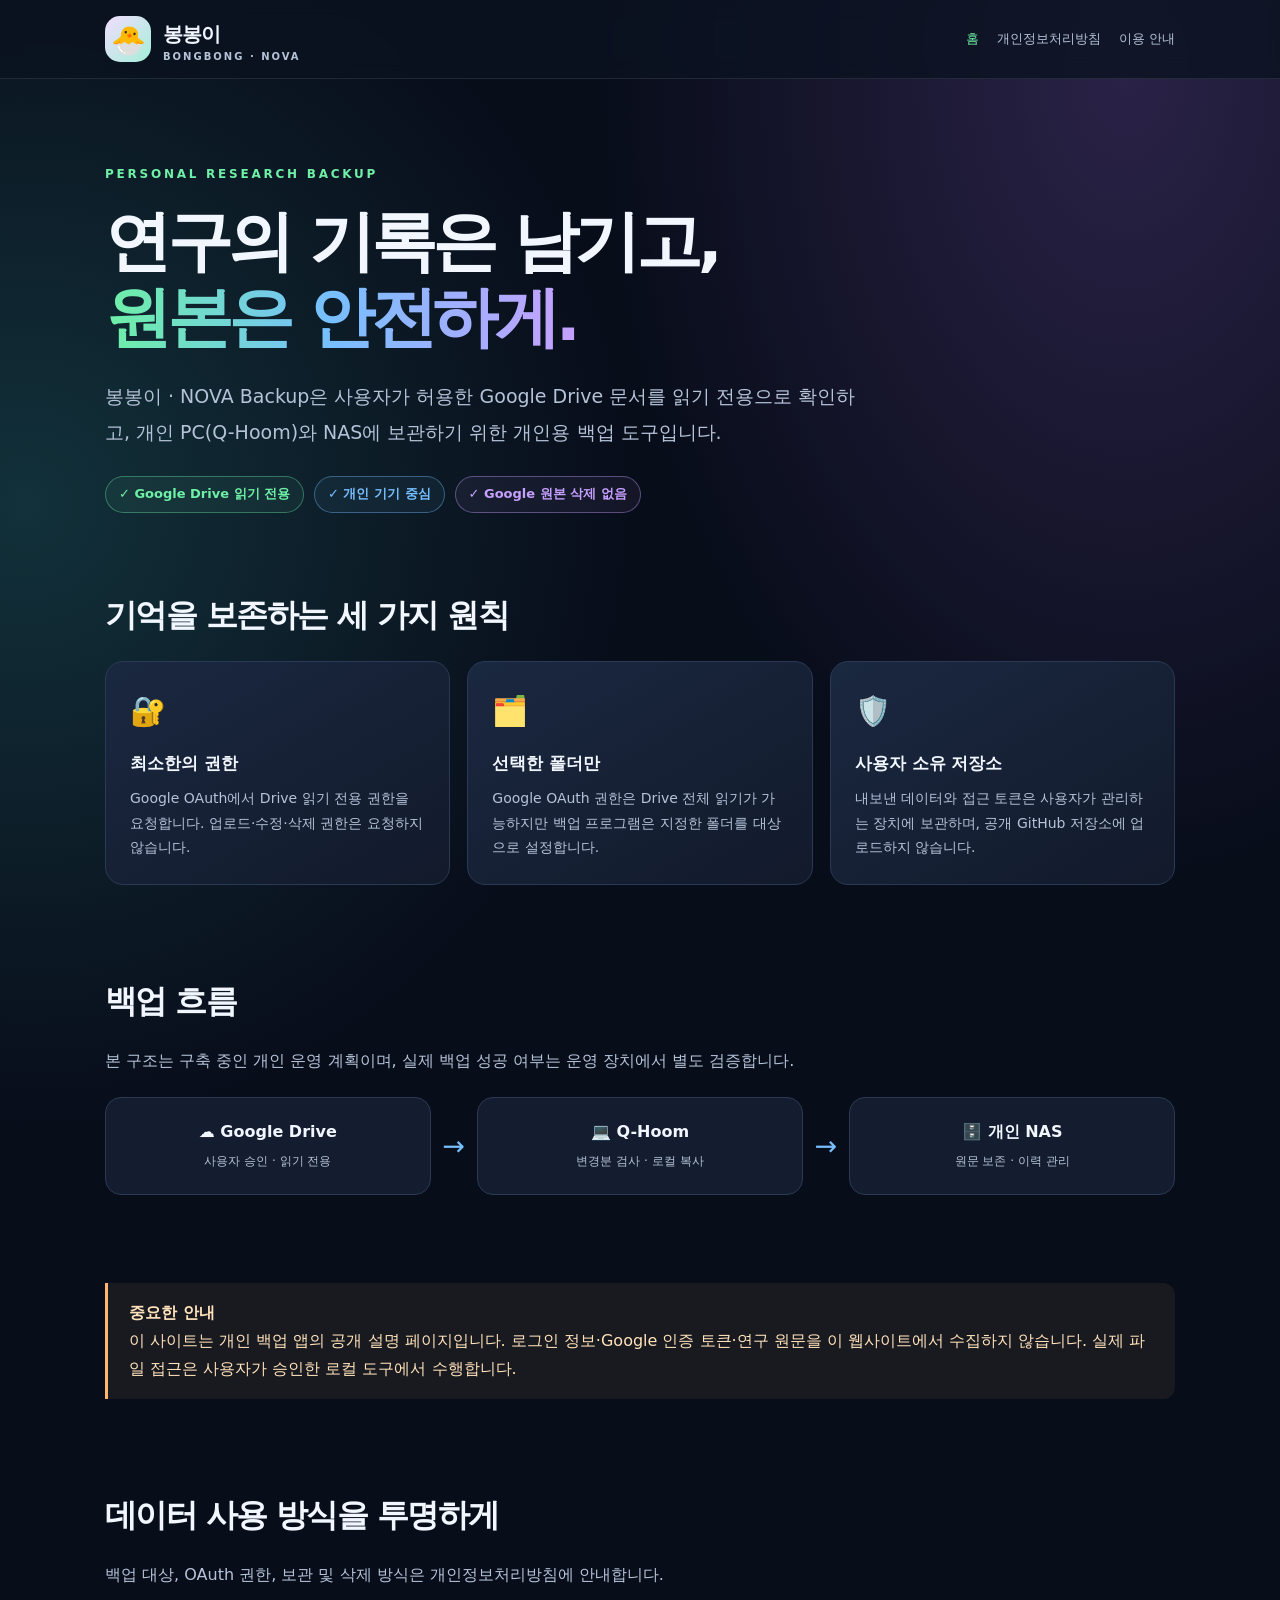
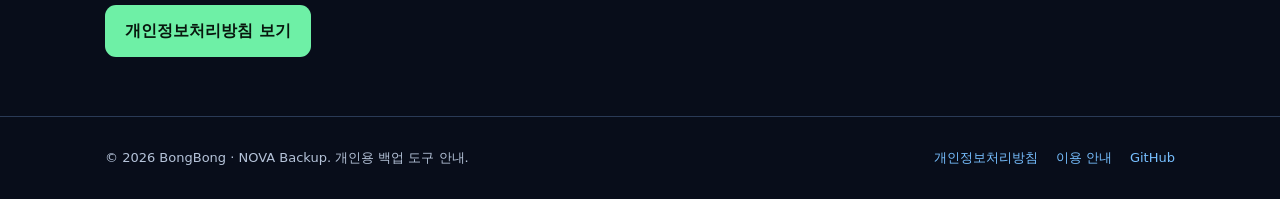
==== index.html @ eb78d98b "Publish BongBong NOVA Backup landing page" ====
<!doctype html>
<html lang="ko"><head><meta charset="utf-8"><meta name="viewport" content="width=device-width, initial-scale=1"><meta name="description" content="Google Drive의 허가된 연구 문서를 읽기 전용으로 Q-Hoom에 복사하고 NAS에 보존하는 개인용 도구 안내."><meta name="theme-color" content="#080d1a"><title>홈 | BongBong NOVA Backup</title><link rel="stylesheet" href="/styles.css"></head><body><header class="top"><div class="wrap"><a class="logo" href="/"><span aria-hidden="true">🐣</span><span>봉봉이 <small>BONGBONG · NOVA</small></span></a><nav class="nav" aria-label="주 메뉴"><a href="/" aria-current="page">홈</a><a href="/privacy.html" >개인정보처리방침</a><a href="/terms.html" >이용 안내</a></nav></div></header><main><section class="wrap hero"><div class="eyebrow">PERSONAL RESEARCH BACKUP</div><h1>연구의 기록은 남기고,<br><span class="grad">원본은 안전하게.</span></h1><p class="lead">봉봉이 · NOVA Backup은 사용자가 허용한 Google Drive 문서를 읽기 전용으로 확인하고, 개인 PC(Q-Hoom)와 NAS에 보관하기 위한 개인용 백업 도구입니다.</p><div class="pills"><span class="pill">✓ Google Drive 읽기 전용</span><span class="pill">✓ 개인 기기 중심</span><span class="pill">✓ Google 원본 삭제 없음</span></div></section><section class="wrap section"><h2>기억을 보존하는 세 가지 원칙</h2><div class="cards"><div class="card"><div class="symbol">🔐</div><h3>최소한의 권한</h3><p>Google OAuth에서 Drive 읽기 전용 권한을 요청합니다. 업로드·수정·삭제 권한은 요청하지 않습니다.</p></div><div class="card"><div class="symbol">🗂️</div><h3>선택한 폴더만</h3><p>Google OAuth 권한은 Drive 전체 읽기가 가능하지만 백업 프로그램은 지정한 폴더를 대상으로 설정합니다.</p></div><div class="card"><div class="symbol">🛡️</div><h3>사용자 소유 저장소</h3><p>내보낸 데이터와 접근 토큰은 사용자가 관리하는 장치에 보관하며, 공개 GitHub 저장소에 업로드하지 않습니다.</p></div></div></section><section class="wrap section"><h2>백업 흐름</h2><p class="intro">본 구조는 구축 중인 개인 운영 계획이며, 실제 백업 성공 여부는 운영 장치에서 별도 검증합니다.</p><div class="pipeline"><div class="node"><strong>☁️ Google Drive</strong><small>사용자 승인 · 읽기 전용</small></div><span class="arr" aria-hidden="true">→</span><div class="node"><strong>💻 Q-Hoom</strong><small>변경분 검사 · 로컬 복사</small></div><span class="arr" aria-hidden="true">→</span><div class="node"><strong>🗄️ 개인 NAS</strong><small>원문 보존 · 이력 관리</small></div></div></section><section class="wrap section"><div class="notice"><strong>중요한 안내</strong><br>이 사이트는 개인 백업 앱의 공개 설명 페이지입니다. 로그인 정보·Google 인증 토큰·연구 원문을 이 웹사이트에서 수집하지 않습니다. 실제 파일 접근은 사용자가 승인한 로컬 도구에서 수행합니다.</div></section><section class="wrap section"><h2>데이터 사용 방식을 투명하게</h2><p class="intro">백업 대상, OAuth 권한, 보관 및 삭제 방식은 개인정보처리방침에 안내합니다.</p><a class="button" href="/privacy.html">개인정보처리방침 보기</a></section></main><footer class="foot"><div class="wrap"><span>© 2026 BongBong · NOVA Backup. 개인용 백업 도구 안내.</span><span><a href="/privacy.html">개인정보처리방침</a><a href="/terms.html">이용 안내</a><a href="https://github.com/seinbm-tech/seinbm-tech.github.io">GitHub</a></span></div></footer></body></html>
---- styles.css ----
:root{color-scheme:dark;--bg:#080d1a;--panel:#141c2f;--line:#2a3a56;--fg:#f1f6ff;--muted:#b5c3d9;--mint:#6ef0a6;--sky:#77bfff;--violet:#c6a0ff;--orange:#ffb46f;--pink:#ff8195}
*{box-sizing:border-box}html{scroll-behavior:smooth}body{margin:0;background:radial-gradient(ellipse at 88% 4%,#2a2247 0,transparent 33%),radial-gradient(ellipse at 2% 28%,#12313a 0,transparent 34%),var(--bg);color:var(--fg);font-family:system-ui,-apple-system,"Segoe UI","Malgun Gothic",sans-serif;line-height:1.75}a{color:var(--sky)}a:hover{color:var(--mint)}.wrap{width:min(1070px,calc(100% - 40px));margin:0 auto}.top{border-bottom:1px solid #ffffff18;background:#0b1220c7;backdrop-filter:blur(10px)}.top .wrap{display:flex;justify-content:space-between;align-items:center;gap:20px;padding-top:16px;padding-bottom:16px}.logo{display:flex;align-items:center;gap:12px;color:var(--fg);text-decoration:none;font-weight:850;font-size:20px;letter-spacing:-.05em}.logo:hover{color:var(--fg)}.logo span:first-child{height:46px;width:46px;display:grid;place-items:center;background:linear-gradient(135deg,#f2ddff,#a3efd7);border-radius:15px;font-size:28px}.logo small{display:block;color:var(--muted);font-size:10px;letter-spacing:.2em;line-height:1;font-weight:650}.nav{display:flex;gap:18px;flex-wrap:wrap}.nav a{text-decoration:none;color:var(--muted);font-size:13px}.nav a:hover,.nav a[aria-current=page]{color:var(--mint)}.hero{padding:85px 0 45px}.eyebrow{font-weight:850;font-size:12px;color:var(--mint);letter-spacing:.23em}.hero h1{font-size:clamp(34px,6vw,66px);line-height:1.15;letter-spacing:-.065em;margin:19px 0 22px;max-width:830px}.grad{background:linear-gradient(90deg,var(--mint),var(--sky) 48%,var(--violet));-webkit-background-clip:text;background-clip:text;color:transparent}.lead{font-size:19px;color:var(--muted);max-width:770px;line-height:1.9}.pills{display:flex;gap:10px;flex-wrap:wrap;margin-top:26px}.pill{border-radius:99px;border:1px solid #6ef0a660;color:var(--mint);padding:6px 13px;font-size:13px;font-weight:700;background:#6ef0a610}.pill:nth-child(2){color:var(--sky);border-color:#77bfff66;background:#77bfff10}.pill:nth-child(3){color:var(--violet);border-color:#c6a0ff66;background:#c6a0ff10}.section{padding:29px 0 59px}.section h2{margin:0 0 18px;font-size:clamp(24px,3.6vw,32px);letter-spacing:-.05em}.section .intro{color:var(--muted)}.cards{display:grid;grid-template-columns:repeat(3,minmax(0,1fr));gap:17px}.card{border:1px solid var(--line);border-radius:18px;background:linear-gradient(150deg,#1a2840,#121a2b);padding:24px}.symbol{font-size:29px}.card h3{font-size:17px;margin:13px 0 7px}.card p{font-size:14px;color:var(--muted);margin:0}.pipeline{display:grid;grid-template-columns:1fr auto 1fr auto 1fr;align-items:center;gap:12px;margin-top:22px}.node{border-radius:16px;border:1px solid var(--line);background:var(--panel);text-align:center;padding:20px 9px}.node strong{display:block}.node small{color:var(--muted);font-size:12px}.arr{font-size:27px;color:var(--sky)}.notice{border-left:3px solid var(--orange);border-radius:0 12px 12px 0;background:#ffb46f12;padding:16px 21px;color:#ffe3bb}.note{color:var(--muted);font-size:14px}.button{display:inline-block;padding:12px 20px;background:var(--mint);color:#08170e;border-radius:11px;text-decoration:none;font-weight:850}.button:hover{color:#08170e;filter:brightness(1.08)}.article{max-width:810px;padding:58px 0 90px}.article h1{font-size:clamp(30px,5vw,46px);letter-spacing:-.06em;margin:12px 0 0;line-height:1.3}.article h2{color:var(--mint);margin:38px 0 10px;font-size:22px}.article p,.article li{color:#cbd7e8}.article li{margin:8px 0}.article ul{padding-left:24px}.article .summary{border:1px solid var(--line);border-radius:18px;background:var(--panel);padding:19px 24px;margin-top:27px;color:var(--fg)}.article .muted{color:var(--muted)}.foot{border-top:1px solid var(--line);padding:30px 0;color:var(--muted);font-size:13px}.foot .wrap{display:flex;justify-content:space-between;gap:15px;flex-wrap:wrap}.foot a{margin-right:18px;text-decoration:none}.foot a:last-child{margin-right:0}@media(max-width:730px){.top .wrap{align-items:flex-start;flex-direction:column}.hero{padding:56px 0 30px}.cards{grid-template-columns:1fr}.pipeline{grid-template-columns:1fr}.arr{transform:rotate(90deg);text-align:center}.article{padding:45px 0 70px}}
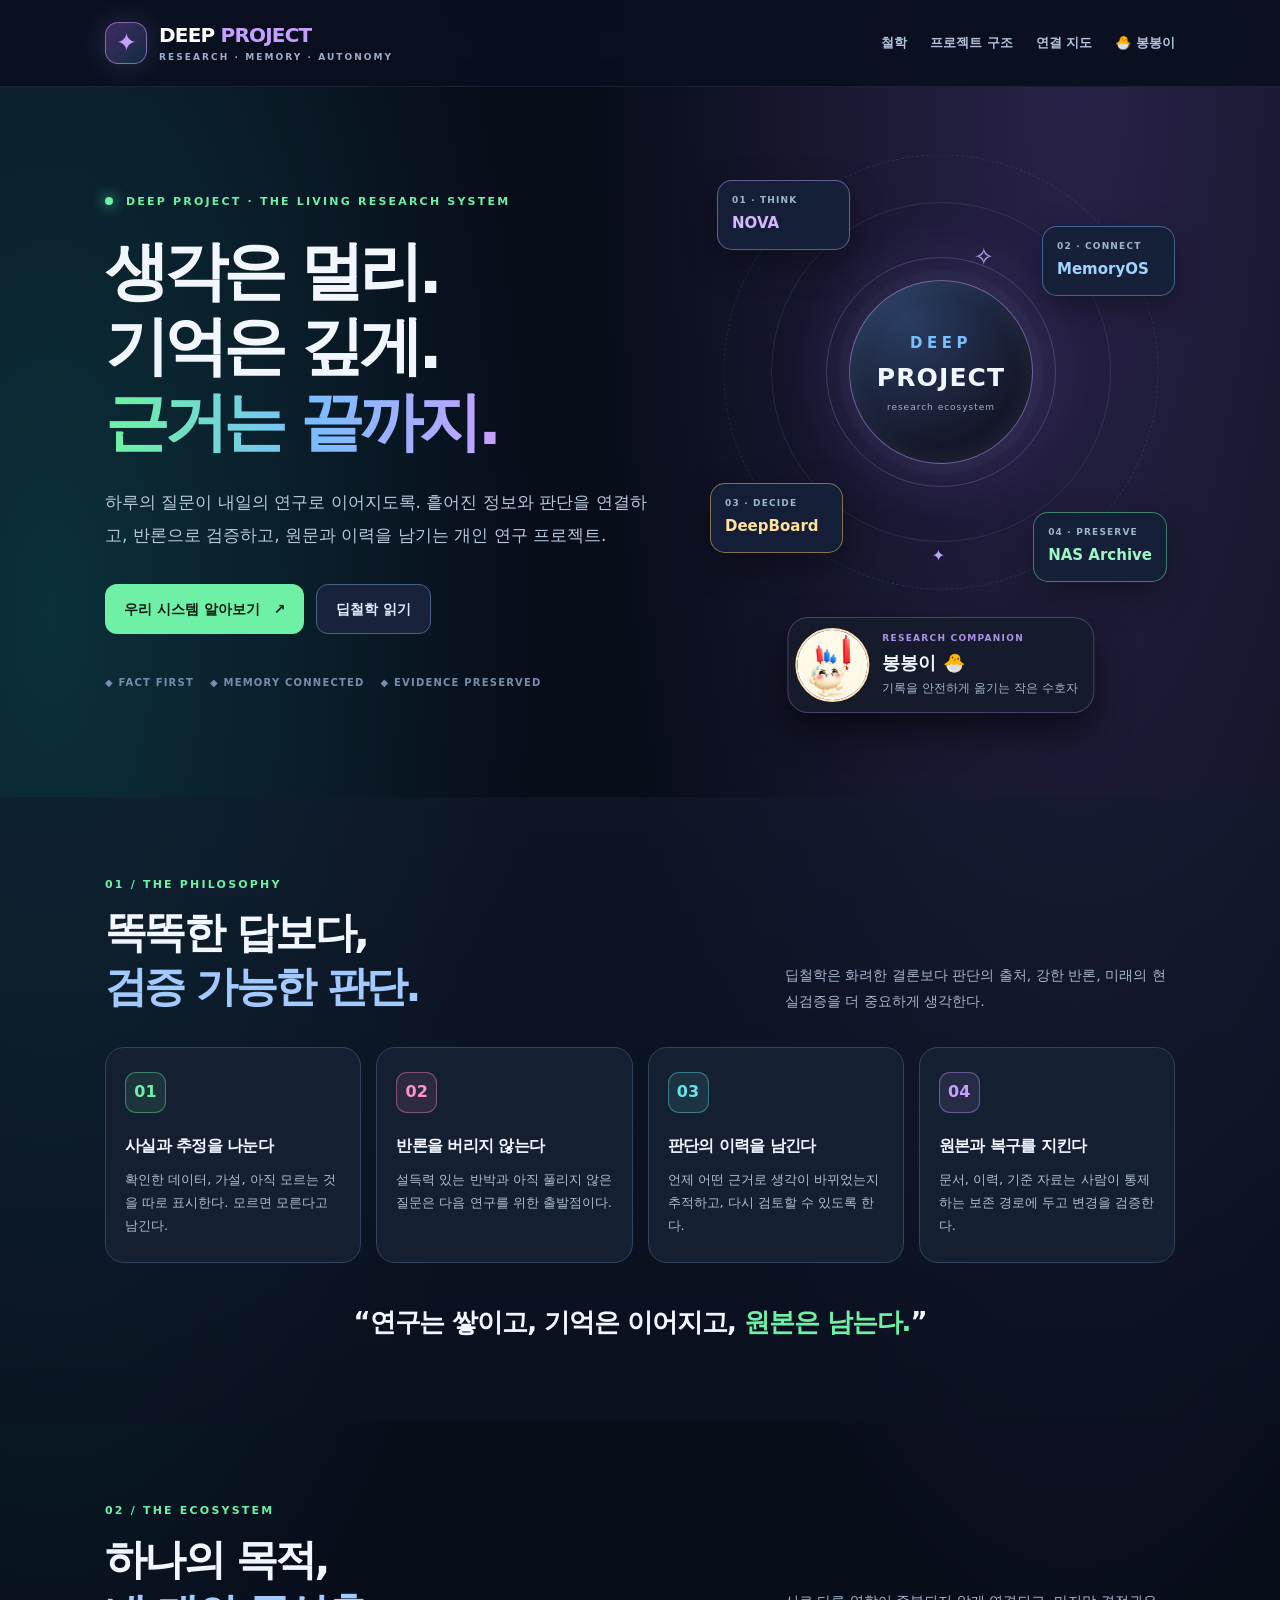
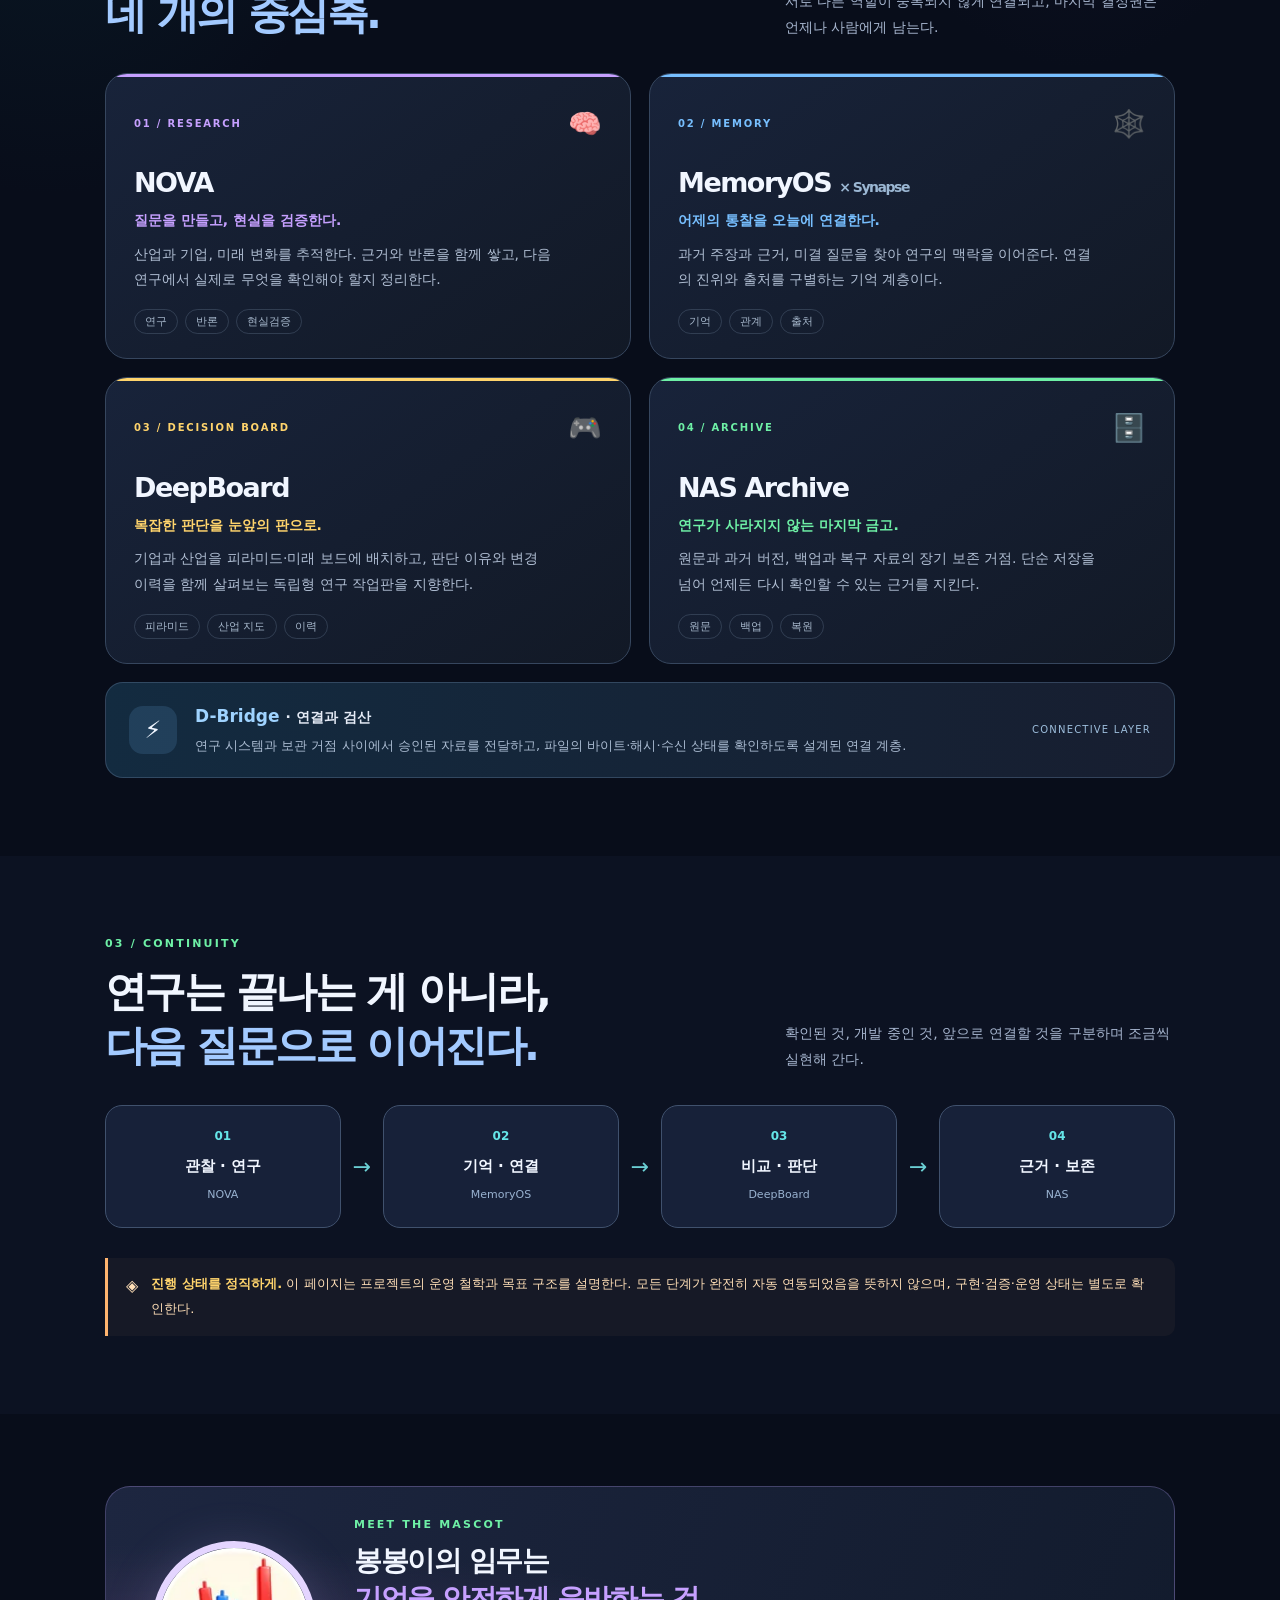
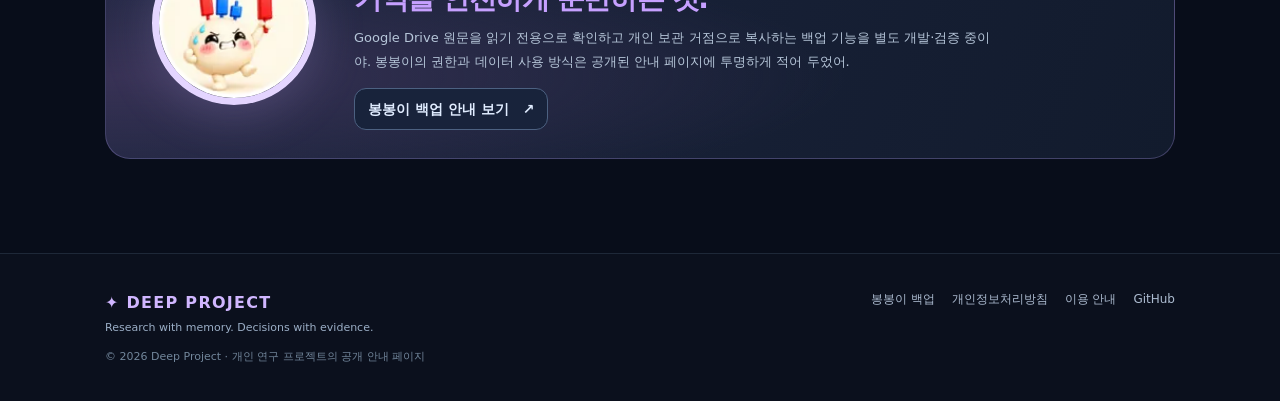
==== commit aca536b4: "Present Deep Project philosophy with DeepBoard, NOVA, MemoryOS and NAS" ====
--- a/index.html
+++ b/index.html
@@ -1,2 +1,79 @@
 <!doctype html>
-<html lang="ko"><head><meta charset="utf-8"><meta name="viewport" content="width=device-width, initial-scale=1"><meta name="description" content="Google Drive의 허가된 연구 문서를 읽기 전용으로 Q-Hoom에 복사하고 NAS에 보존하는 개인용 도구 안내."><meta name="theme-color" content="#080d1a"><title>홈 | BongBong NOVA Backup</title><link rel="stylesheet" href="/styles.css"></head><body><header class="top"><div class="wrap"><a class="logo" href="/"><span aria-hidden="true">🐣</span><span>봉봉이 <small>BONGBONG · NOVA</small></span></a><nav class="nav" aria-label="주 메뉴"><a href="/" aria-current="page">홈</a><a href="/privacy.html" >개인정보처리방침</a><a href="/terms.html" >이용 안내</a></nav></div></header><main><section class="wrap hero"><div class="eyebrow">PERSONAL RESEARCH BACKUP</div><h1>연구의 기록은 남기고,<br><span class="grad">원본은 안전하게.</span></h1><p class="lead">봉봉이 · NOVA Backup은 사용자가 허용한 Google Drive 문서를 읽기 전용으로 확인하고, 개인 PC(Q-Hoom)와 NAS에 보관하기 위한 개인용 백업 도구입니다.</p><div class="pills"><span class="pill">✓ Google Drive 읽기 전용</span><span class="pill">✓ 개인 기기 중심</span><span class="pill">✓ Google 원본 삭제 없음</span></div></section><section class="wrap section"><h2>기억을 보존하는 세 가지 원칙</h2><div class="cards"><div class="card"><div class="symbol">🔐</div><h3>최소한의 권한</h3><p>Google OAuth에서 Drive 읽기 전용 권한을 요청합니다. 업로드·수정·삭제 권한은 요청하지 않습니다.</p></div><div class="card"><div class="symbol">🗂️</div><h3>선택한 폴더만</h3><p>Google OAuth 권한은 Drive 전체 읽기가 가능하지만 백업 프로그램은 지정한 폴더를 대상으로 설정합니다.</p></div><div class="card"><div class="symbol">🛡️</div><h3>사용자 소유 저장소</h3><p>내보낸 데이터와 접근 토큰은 사용자가 관리하는 장치에 보관하며, 공개 GitHub 저장소에 업로드하지 않습니다.</p></div></div></section><section class="wrap section"><h2>백업 흐름</h2><p class="intro">본 구조는 구축 중인 개인 운영 계획이며, 실제 백업 성공 여부는 운영 장치에서 별도 검증합니다.</p><div class="pipeline"><div class="node"><strong>☁️ Google Drive</strong><small>사용자 승인 · 읽기 전용</small></div><span class="arr" aria-hidden="true">→</span><div class="node"><strong>💻 Q-Hoom</strong><small>변경분 검사 · 로컬 복사</small></div><span class="arr" aria-hidden="true">→</span><div class="node"><strong>🗄️ 개인 NAS</strong><small>원문 보존 · 이력 관리</small></div></div></section><section class="wrap section"><div class="notice"><strong>중요한 안내</strong><br>이 사이트는 개인 백업 앱의 공개 설명 페이지입니다. 로그인 정보·Google 인증 토큰·연구 원문을 이 웹사이트에서 수집하지 않습니다. 실제 파일 접근은 사용자가 승인한 로컬 도구에서 수행합니다.</div></section><section class="wrap section"><h2>데이터 사용 방식을 투명하게</h2><p class="intro">백업 대상, OAuth 권한, 보관 및 삭제 방식은 개인정보처리방침에 안내합니다.</p><a class="button" href="/privacy.html">개인정보처리방침 보기</a></section></main><footer class="foot"><div class="wrap"><span>© 2026 BongBong · NOVA Backup. 개인용 백업 도구 안내.</span><span><a href="/privacy.html">개인정보처리방침</a><a href="/terms.html">이용 안내</a><a href="https://github.com/seinbm-tech/seinbm-tech.github.io">GitHub</a></span></div></footer></body></html>+<html lang="ko">
+<head>
+<meta charset="utf-8"><meta name="viewport" content="width=device-width,initial-scale=1">
+<meta name="theme-color" content="#080d1a">
+<meta name="description" content="Deep Project. 연구는 쌓이고, 기억은 이어지고, 원본은 남는다. NOVA, MemoryOS, DeepBoard, NAS가 연결되는 개인 연구 프로젝트.">
+<meta property="og:title" content="Deep Project | 연구는 쌓이고, 기억은 이어진다">
+<meta property="og:description" content="관찰부터 검증, 판단과 기억, 원본 보존까지 이어지는 개인 연구 시스템.">
+<meta property="og:type" content="website">
+<title>Deep Project | 연구는 쌓이고, 기억은 이어진다</title>
+<link rel="stylesheet" href="/styles.css">
+</head>
+<body class="dp">
+<a class="dp-skip" href="#main">본문 바로가기</a>
+<header class="dp-header"><div class="wrap dp-header-in">
+<a class="dp-brand" href="/" aria-label="Deep Project 홈"><span class="dp-brand-symbol">✦</span><span>DEEP <em>PROJECT</em><small>RESEARCH · MEMORY · AUTONOMY</small></span></a>
+<nav class="dp-nav" aria-label="주요 메뉴"><a href="#philosophy">철학</a><a href="#systems">프로젝트 구조</a><a href="#flow">연결 지도</a><a href="/bongbong.html">🐣 봉봉이</a></nav>
+</div></header>
+<main id="main">
+<section class="wrap dp-hero">
+<div class="dp-hero-copy">
+<div class="dp-eyebrow"><span class="dp-live-dot"></span> DEEP PROJECT · THE LIVING RESEARCH SYSTEM</div>
+<h1>생각은 멀리.<br>기억은 깊게.<br><span class="dp-gradient">근거는 끝까지.</span></h1>
+<p class="dp-lead">하루의 질문이 내일의 연구로 이어지도록. 흩어진 정보와 판단을 연결하고, 반론으로 검증하고, 원문과 이력을 남기는 개인 연구 프로젝트.</p>
+<div class="dp-buttons"><a class="dp-button-primary" href="#systems">우리 시스템 알아보기 <span aria-hidden="true">↗</span></a><a class="dp-button-secondary" href="#philosophy">딥철학 읽기</a></div>
+<div class="dp-hero-meta"><span>◆ FACT FIRST</span><span>◆ MEMORY CONNECTED</span><span>◆ EVIDENCE PRESERVED</span></div>
+</div>
+<div class="dp-hero-visual" aria-label="NOVA, MemoryOS, DeepBoard, NAS로 구성된 연구 생태계">
+<div class="dp-cosmos"><span class="dp-halo dp-halo-1"></span><span class="dp-halo dp-halo-2"></span><span class="dp-halo dp-halo-3"></span>
+<div class="dp-center"><span>DEEP</span><strong>PROJECT</strong><small>research ecosystem</small></div>
+<div class="dp-star dp-star-a">✧</div><div class="dp-star dp-star-b">✦</div>
+<div class="dp-node dp-node-nova"><small>01 · THINK</small><strong>NOVA</strong></div>
+<div class="dp-node dp-node-memory"><small>02 · CONNECT</small><strong>MemoryOS</strong></div>
+<div class="dp-node dp-node-board"><small>03 · DECIDE</small><strong>DeepBoard</strong></div>
+<div class="dp-node dp-node-nas"><small>04 · PRESERVE</small><strong>NAS Archive</strong></div>
+</div>
+<div class="dp-familiar"><img src="/assets/bongbong.webp" width="86" height="86" alt="빨간색과 파란색 캔들을 들고 웃는 봉봉이 마스코트"><div><small>RESEARCH COMPANION</small><strong>봉봉이 <span>🐣</span></strong><p>기록을 안전하게 옮기는 작은 수호자</p></div></div>
+</div>
+</section>
+<section id="philosophy" class="dp-section dp-philosophy"><div class="wrap">
+<div class="dp-section-title"><div><div class="dp-label">01 / THE PHILOSOPHY</div><h2>똑똑한 답보다,<br><span>검증 가능한 판단.</span></h2></div><p>딥철학은 화려한 결론보다 판단의 출처, 강한 반론, 미래의 현실검증을 더 중요하게 생각한다.</p></div>
+<div class="dp-principles">
+<article class="dp-principle"><div class="dp-p-icon" style="--accent:#6ef0a6">01</div><h3>사실과 추정을 나눈다</h3><p>확인한 데이터, 가설, 아직 모르는 것을 따로 표시한다. 모르면 모른다고 남긴다.</p></article>
+<article class="dp-principle"><div class="dp-p-icon" style="--accent:#ff91cf">02</div><h3>반론을 버리지 않는다</h3><p>설득력 있는 반박과 아직 풀리지 않은 질문은 다음 연구를 위한 출발점이다.</p></article>
+<article class="dp-principle"><div class="dp-p-icon" style="--accent:#65e5e8">03</div><h3>판단의 이력을 남긴다</h3><p>언제 어떤 근거로 생각이 바뀌었는지 추적하고, 다시 검토할 수 있도록 한다.</p></article>
+<article class="dp-principle"><div class="dp-p-icon" style="--accent:#c6a0ff">04</div><h3>원본과 복구를 지킨다</h3><p>문서, 이력, 기준 자료는 사람이 통제하는 보존 경로에 두고 변경을 검증한다.</p></article>
+</div>
+<div class="dp-quote">“연구는 쌓이고, 기억은 이어지고, <span>원본은 남는다.</span>”</div>
+</div></section>
+<section id="systems" class="dp-section"><div class="wrap">
+<div class="dp-section-title"><div><div class="dp-label">02 / THE ECOSYSTEM</div><h2>하나의 목적,<br><span>네 개의 중심축.</span></h2></div><p>서로 다른 역할이 중복되지 않게 연결되고, 마지막 결정권은 언제나 사람에게 남는다.</p></div>
+<div class="dp-system-grid">
+<article class="dp-system dp-nova"><div class="dp-system-top"><span class="dp-index">01 / RESEARCH</span><span class="dp-system-emoji">🧠</span></div><h3>NOVA</h3><h4>질문을 만들고, 현실을 검증한다.</h4><p>산업과 기업, 미래 변화를 추적한다. 근거와 반론을 함께 쌓고, 다음 연구에서 실제로 무엇을 확인해야 할지 정리한다.</p><div class="dp-chips"><span>연구</span><span>반론</span><span>현실검증</span></div></article>
+<article class="dp-system dp-memory"><div class="dp-system-top"><span class="dp-index">02 / MEMORY</span><span class="dp-system-emoji">🕸️</span></div><h3>MemoryOS <small>× Synapse</small></h3><h4>어제의 통찰을 오늘에 연결한다.</h4><p>과거 주장과 근거, 미결 질문을 찾아 연구의 맥락을 이어준다. 연결의 진위와 출처를 구별하는 기억 계층이다.</p><div class="dp-chips"><span>기억</span><span>관계</span><span>출처</span></div></article>
+<article class="dp-system dp-board"><div class="dp-system-top"><span class="dp-index">03 / DECISION BOARD</span><span class="dp-system-emoji">🎮</span></div><h3>DeepBoard</h3><h4>복잡한 판단을 눈앞의 판으로.</h4><p>기업과 산업을 피라미드·미래 보드에 배치하고, 판단 이유와 변경 이력을 함께 살펴보는 독립형 연구 작업판을 지향한다.</p><div class="dp-chips"><span>피라미드</span><span>산업 지도</span><span>이력</span></div></article>
+<article class="dp-system dp-nas"><div class="dp-system-top"><span class="dp-index">04 / ARCHIVE</span><span class="dp-system-emoji">🗄️</span></div><h3>NAS Archive</h3><h4>연구가 사라지지 않는 마지막 금고.</h4><p>원문과 과거 버전, 백업과 복구 자료의 장기 보존 거점. 단순 저장을 넘어 언제든 다시 확인할 수 있는 근거를 지킨다.</p><div class="dp-chips"><span>원문</span><span>백업</span><span>복원</span></div></article>
+</div>
+<div class="dp-bridge"><div class="dp-bridge-visual">⚡</div><div><strong>D-Bridge <span>· 연결과 검산</span></strong><p>연구 시스템과 보관 거점 사이에서 승인된 자료를 전달하고, 파일의 바이트·해시·수신 상태를 확인하도록 설계된 연결 계층.</p></div><span class="dp-bridge-tag">CONNECTIVE LAYER</span></div>
+</div></section>
+<section id="flow" class="dp-section dp-flow-section"><div class="wrap">
+<div class="dp-section-title"><div><div class="dp-label">03 / CONTINUITY</div><h2>연구는 끝나는 게 아니라,<br><span>다음 질문으로 이어진다.</span></h2></div><p>확인된 것, 개발 중인 것, 앞으로 연결할 것을 구분하며 조금씩 실현해 간다.</p></div>
+<div class="dp-flow">
+<div class="dp-flow-step"><span>01</span><strong>관찰 · 연구</strong><small>NOVA</small></div>
+<div class="dp-flow-arrow" aria-hidden="true">→</div>
+<div class="dp-flow-step"><span>02</span><strong>기억 · 연결</strong><small>MemoryOS</small></div>
+<div class="dp-flow-arrow" aria-hidden="true">→</div>
+<div class="dp-flow-step"><span>03</span><strong>비교 · 판단</strong><small>DeepBoard</small></div>
+<div class="dp-flow-arrow" aria-hidden="true">→</div>
+<div class="dp-flow-step"><span>04</span><strong>근거 · 보존</strong><small>NAS</small></div>
+</div>
+<div class="dp-disclaimer"><span aria-hidden="true">◈</span><p><strong>진행 상태를 정직하게.</strong> 이 페이지는 프로젝트의 운영 철학과 목표 구조를 설명한다. 모든 단계가 완전히 자동 연동되었음을 뜻하지 않으며, 구현·검증·운영 상태는 별도로 확인한다.</p></div>
+</div></section>
+<section class="dp-section dp-bongbong-section" id="bongbong"><div class="wrap"><div class="dp-bongbong-card">
+<img src="/assets/bongbong.webp" width="154" height="154" alt="주식 캔들을 들고 있는 봉봉이">
+<div class="dp-bongbong-copy"><div class="dp-label">MEET THE MASCOT</div><h2>봉봉이의 임무는<br><span>기억을 안전하게 운반하는 것.</span></h2><p>Google Drive 원문을 읽기 전용으로 확인하고 개인 보관 거점으로 복사하는 백업 기능을 별도 개발·검증 중이야. 봉봉이의 권한과 데이터 사용 방식은 공개된 안내 페이지에 투명하게 적어 두었어.</p><a class="dp-button-secondary" href="/bongbong.html">봉봉이 백업 안내 보기 <span aria-hidden="true">↗</span></a></div>
+</div></div></section>
+</main>
+<footer class="dp-footer"><div class="wrap dp-footer-in"><div><strong>✦ DEEP PROJECT</strong><small>Research with memory. Decisions with evidence.</small><p>© 2026 Deep Project · 개인 연구 프로젝트의 공개 안내 페이지</p></div><div class="dp-footer-links"><a href="/bongbong.html">봉봉이 백업</a><a href="/privacy.html">개인정보처리방침</a><a href="/terms.html">이용 안내</a><a href="https://github.com/seinbm-tech/seinbm-tech.github.io">GitHub</a></div></div></footer>
+</body></html>
--- a/styles.css
+++ b/styles.css
@@ -1,2 +1,31 @@
 :root{color-scheme:dark;--bg:#080d1a;--panel:#141c2f;--line:#2a3a56;--fg:#f1f6ff;--muted:#b5c3d9;--mint:#6ef0a6;--sky:#77bfff;--violet:#c6a0ff;--orange:#ffb46f;--pink:#ff8195}
 *{box-sizing:border-box}html{scroll-behavior:smooth}body{margin:0;background:radial-gradient(ellipse at 88% 4%,#2a2247 0,transparent 33%),radial-gradient(ellipse at 2% 28%,#12313a 0,transparent 34%),var(--bg);color:var(--fg);font-family:system-ui,-apple-system,"Segoe UI","Malgun Gothic",sans-serif;line-height:1.75}a{color:var(--sky)}a:hover{color:var(--mint)}.wrap{width:min(1070px,calc(100% - 40px));margin:0 auto}.top{border-bottom:1px solid #ffffff18;background:#0b1220c7;backdrop-filter:blur(10px)}.top .wrap{display:flex;justify-content:space-between;align-items:center;gap:20px;padding-top:16px;padding-bottom:16px}.logo{display:flex;align-items:center;gap:12px;color:var(--fg);text-decoration:none;font-weight:850;font-size:20px;letter-spacing:-.05em}.logo:hover{color:var(--fg)}.logo span:first-child{height:46px;width:46px;display:grid;place-items:center;background:linear-gradient(135deg,#f2ddff,#a3efd7);border-radius:15px;font-size:28px}.logo small{display:block;color:var(--muted);font-size:10px;letter-spacing:.2em;line-height:1;font-weight:650}.nav{display:flex;gap:18px;flex-wrap:wrap}.nav a{text-decoration:none;color:var(--muted);font-size:13px}.nav a:hover,.nav a[aria-current=page]{color:var(--mint)}.hero{padding:85px 0 45px}.eyebrow{font-weight:850;font-size:12px;color:var(--mint);letter-spacing:.23em}.hero h1{font-size:clamp(34px,6vw,66px);line-height:1.15;letter-spacing:-.065em;margin:19px 0 22px;max-width:830px}.grad{background:linear-gradient(90deg,var(--mint),var(--sky) 48%,var(--violet));-webkit-background-clip:text;background-clip:text;color:transparent}.lead{font-size:19px;color:var(--muted);max-width:770px;line-height:1.9}.pills{display:flex;gap:10px;flex-wrap:wrap;margin-top:26px}.pill{border-radius:99px;border:1px solid #6ef0a660;color:var(--mint);padding:6px 13px;font-size:13px;font-weight:700;background:#6ef0a610}.pill:nth-child(2){color:var(--sky);border-color:#77bfff66;background:#77bfff10}.pill:nth-child(3){color:var(--violet);border-color:#c6a0ff66;background:#c6a0ff10}.section{padding:29px 0 59px}.section h2{margin:0 0 18px;font-size:clamp(24px,3.6vw,32px);letter-spacing:-.05em}.section .intro{color:var(--muted)}.cards{display:grid;grid-template-columns:repeat(3,minmax(0,1fr));gap:17px}.card{border:1px solid var(--line);border-radius:18px;background:linear-gradient(150deg,#1a2840,#121a2b);padding:24px}.symbol{font-size:29px}.card h3{font-size:17px;margin:13px 0 7px}.card p{font-size:14px;color:var(--muted);margin:0}.pipeline{display:grid;grid-template-columns:1fr auto 1fr auto 1fr;align-items:center;gap:12px;margin-top:22px}.node{border-radius:16px;border:1px solid var(--line);background:var(--panel);text-align:center;padding:20px 9px}.node strong{display:block}.node small{color:var(--muted);font-size:12px}.arr{font-size:27px;color:var(--sky)}.notice{border-left:3px solid var(--orange);border-radius:0 12px 12px 0;background:#ffb46f12;padding:16px 21px;color:#ffe3bb}.note{color:var(--muted);font-size:14px}.button{display:inline-block;padding:12px 20px;background:var(--mint);color:#08170e;border-radius:11px;text-decoration:none;font-weight:850}.button:hover{color:#08170e;filter:brightness(1.08)}.article{max-width:810px;padding:58px 0 90px}.article h1{font-size:clamp(30px,5vw,46px);letter-spacing:-.06em;margin:12px 0 0;line-height:1.3}.article h2{color:var(--mint);margin:38px 0 10px;font-size:22px}.article p,.article li{color:#cbd7e8}.article li{margin:8px 0}.article ul{padding-left:24px}.article .summary{border:1px solid var(--line);border-radius:18px;background:var(--panel);padding:19px 24px;margin-top:27px;color:var(--fg)}.article .muted{color:var(--muted)}.foot{border-top:1px solid var(--line);padding:30px 0;color:var(--muted);font-size:13px}.foot .wrap{display:flex;justify-content:space-between;gap:15px;flex-wrap:wrap}.foot a{margin-right:18px;text-decoration:none}.foot a:last-child{margin-right:0}@media(max-width:730px){.top .wrap{align-items:flex-start;flex-direction:column}.hero{padding:56px 0 30px}.cards{grid-template-columns:1fr}.pipeline{grid-template-columns:1fr}.arr{transform:rotate(90deg);text-align:center}.article{padding:45px 0 70px}}
+
+/* Deep Project portal: isolated styles keep the OAuth backup pages unchanged */
+body.dp{background:radial-gradient(ellipse at 84% 2%,#292248 0%,transparent 32%),radial-gradient(ellipse at 4% 17%,#0b303a 0%,transparent 28%),#080d1a;color:#f1f6ff}
+.dp *{box-sizing:border-box}.dp-skip{position:absolute;left:-200vw;top:8px}.dp-skip:focus{left:12px;z-index:20;padding:8px;background:#6ef0a6;color:#0b1721}
+.dp-header{position:sticky;z-index:20;top:0;background:#0a1020ed;border-bottom:1px solid #b4d0fa16;backdrop-filter:blur(16px)}
+.dp-header-in{display:flex;align-items:center;justify-content:space-between;gap:20px;min-height:86px}
+.dp-brand{display:flex;align-items:center;gap:12px;text-decoration:none;color:#fff;font-weight:850;font-size:20px;letter-spacing:-.04em;line-height:1.1}.dp-brand:hover{color:#fff}
+.dp-brand-symbol{display:grid;place-items:center;width:42px;height:42px;border:1px solid #c6a0ff8a;background:linear-gradient(135deg,#422b64,#102d3f);border-radius:13px;color:#c6a0ff;font-size:25px;box-shadow:0 0 32px #c6a0ff30}.dp-brand em{font-style:normal;color:#c6a0ff}.dp-brand small{display:block;color:#9dacca;font-size:9px;letter-spacing:.23em;margin-top:7px;font-weight:700}
+.dp-nav{display:flex;gap:23px;flex-wrap:wrap}.dp-nav a{font-size:13px;color:#b1c2d9;text-decoration:none;font-weight:680}.dp-nav a:hover{color:#6ef0a6}
+.dp-hero{min-height:660px;padding-top:80px;padding-bottom:80px;display:grid;grid-template-columns:minmax(0,1.1fr) minmax(340px,.9fr);align-items:center;gap:30px}
+.dp-eyebrow,.dp-label{font-size:11px;letter-spacing:.2em;font-weight:850;color:#6ef0a6}.dp-live-dot{display:inline-block;width:8px;height:8px;margin-right:7px;background:#6ef0a6;border-radius:50%;box-shadow:0 0 14px #6ef0a6}
+.dp-hero h1{font-size:clamp(43px,5vw,65px);line-height:1.18;letter-spacing:-.075em;margin:22px 0 26px;font-weight:850}.dp-gradient{background:linear-gradient(92deg,#6ef0a6 5%,#77bfff 51%,#c6a0ff);background-clip:text;-webkit-background-clip:text;color:transparent}
+.dp-lead{color:#b8c8dd;line-height:1.95;font-size:17px;max-width:545px}.dp-buttons{display:flex;gap:12px;flex-wrap:wrap;margin-top:31px}
+.dp-button-primary,.dp-button-secondary{display:inline-flex;gap:14px;align-items:center;justify-content:center;text-decoration:none;padding:12px 19px;border-radius:12px;font-size:14px;font-weight:800;transition:transform .2s}.dp-button-primary{background:#6ef0a6;color:#081a13}.dp-button-primary:hover{color:#081a13;transform:translateY(-2px)}.dp-button-secondary{background:#18233b;border:1px solid #4c6181;color:#e0ecff}.dp-button-secondary:hover{color:#fff;transform:translateY(-2px);border-color:#77bfff}
+.dp-hero-meta{display:flex;gap:16px;flex-wrap:wrap;margin-top:40px;font-size:10px;letter-spacing:.12em;font-weight:750;color:#788dab}
+.dp-hero-visual{position:relative;min-height:550px}.dp-cosmos{height:440px;position:relative;margin-top:3px}.dp-halo{position:absolute;left:50%;top:46%;transform:translate(-50%,-50%);border-radius:50%;border:1px solid #a0afe622}.dp-halo-1{width:230px;height:230px;border-color:#c6a0ff3d;box-shadow:0 0 70px #684d9c0e}.dp-halo-2{width:340px;height:340px}.dp-halo-3{width:435px;height:435px;border-style:dashed;border-color:#77bfff20}
+.dp-center{position:absolute;left:50%;top:46%;transform:translate(-50%,-50%);width:184px;height:184px;border-radius:50%;background:radial-gradient(circle at 30% 20%,#2a3e63,#151628 70%);box-shadow:0 0 0 10px #a8c5ff06,0 0 85px #a68bfe2f,inset 0 0 24px #90d4f219;border:1px solid #c6a0ff82;display:flex;flex-direction:column;align-items:center;justify-content:center;text-align:center}.dp-center span{font-size:15px;letter-spacing:.3em;color:#77bfff;font-weight:750}.dp-center strong{font-size:25px;letter-spacing:.045em}.dp-center small{font-size:9px;letter-spacing:.11em;color:#9fb0ce}
+.dp-node{position:absolute;z-index:1;min-width:133px;padding:12px 14px;border-radius:15px;background:#152139ea;border:1px solid #5871936b;box-shadow:0 12px 35px #0005;backdrop-filter:blur(8px)}.dp-node small{display:block;font-size:9px;letter-spacing:.13em;color:#9fb5cc;font-weight:760}.dp-node strong{font-size:15px}.dp-node-nova{top:10px;left:10px;border-color:#c6a0ff77}.dp-node-nova strong{color:#d4b8ff}.dp-node-memory{top:56px;right:0;border-color:#77bfff72}.dp-node-memory strong{color:#9ed4ff}.dp-node-board{bottom:57px;left:3px;border-color:#ffd46c77}.dp-node-board strong{color:#ffe09a}.dp-node-nas{bottom:28px;right:8px;border-color:#6ef0a677}.dp-node-nas strong{color:#9cf6c5}.dp-star{position:absolute;color:#bfa5f8}.dp-star-a{top:15%;left:57%;font-size:24px}.dp-star-b{bottom:9%;left:48%;font-size:16px}
+.dp-familiar{position:absolute;z-index:2;bottom:4px;left:50%;transform:translateX(-50%);display:flex;gap:13px;align-items:center;width:max-content;max-width:95%;padding:10px 16px 10px 7px;border:1px solid #b3a3f84d;border-radius:21px;background:#161c2cf0;box-shadow:0 18px 35px #0008}.dp-familiar img{width:74px;height:74px;object-fit:cover;border-radius:50%;border:2px solid #ffe3b2}.dp-familiar small{display:block;color:#aa92e5;font-size:9px;letter-spacing:.14em;font-weight:800}.dp-familiar strong{display:block;font-size:18px}.dp-familiar p{margin:0;font-size:12px;color:#a3b4cb}
+.dp-section{padding:78px 0}.dp-section-title{display:flex;align-items:end;justify-content:space-between;gap:30px;margin-bottom:32px}.dp-section-title h2{margin:12px 0 0;line-height:1.29;letter-spacing:-.06em;font-size:clamp(29px,4vw,42px)}.dp-section-title h2 span{color:#a3caff}.dp-section-title>p{max-width:390px;font-size:14px;color:#a7b6cf;line-height:1.85;margin:0}
+.dp-philosophy{background:linear-gradient(180deg,#101a2d99,#0c122188)}.dp-principles{display:grid;grid-template-columns:repeat(4,minmax(0,1fr));gap:15px}.dp-principle{background:#151f32;border:1px solid #31435d;border-radius:19px;padding:24px 19px}.dp-p-icon{display:grid;place-items:center;width:41px;height:41px;border-radius:11px;background:color-mix(in srgb,var(--accent) 10%,transparent);border:1px solid color-mix(in srgb,var(--accent) 40%,transparent);color:var(--accent);font-weight:850}.dp-principle h3{font-size:16px;letter-spacing:-.04em;margin:19px 0 8px}.dp-principle p{font-size:13px;color:#afbed1;line-height:1.8;margin:0}.dp-quote{text-align:center;padding:37px 10px 0;font-size:clamp(18px,3vw,26px);font-weight:750;letter-spacing:-.04em}.dp-quote span{color:#6ef0a6}
+.dp-system-grid{display:grid;grid-template-columns:repeat(2,minmax(0,1fr));gap:18px}.dp-system{position:relative;overflow:hidden;border-radius:22px;padding:26px 28px 24px;background:linear-gradient(145deg,#18233a,#121926);border:1px solid #36465e;min-height:272px}.dp-system:before{position:absolute;content:"";left:0;top:0;width:100%;height:3px;background:var(--dp-accent)}.dp-nova{--dp-accent:#c6a0ff}.dp-memory{--dp-accent:#77bfff}.dp-board{--dp-accent:#ffd46c}.dp-nas{--dp-accent:#6ef0a6}.dp-system-top{display:flex;align-items:center;justify-content:space-between}.dp-index{font-size:10px;letter-spacing:.18em;color:var(--dp-accent);font-weight:850}.dp-system-emoji{font-size:27px}.dp-system h3{font-size:27px;letter-spacing:-.055em;margin:12px 0 0}.dp-system h3 small{font-size:14px;color:#9bb7d3}.dp-system h4{font-size:14px;margin:2px 0 9px;color:var(--dp-accent)}.dp-system p{color:#b0bed3;max-width:420px;font-size:14px;line-height:1.8;margin:0 0 17px}.dp-chips{display:flex;gap:7px;flex-wrap:wrap}.dp-chips span{border:1px solid #5060777b;border-radius:99px;padding:2px 10px;font-size:11px;color:#a7b8cc}
+.dp-bridge{display:flex;align-items:center;gap:18px;border:1px solid #536c8a78;border-radius:18px;background:linear-gradient(90deg,#132b40,#171e30);padding:19px 23px;margin-top:18px}.dp-bridge-visual{display:grid;place-items:center;flex:none;width:48px;height:48px;border-radius:14px;background:#77bfff24;font-size:24px}.dp-bridge strong{color:#9fd3ff;font-size:17px}.dp-bridge strong span{color:#e5ebf6;font-size:14px}.dp-bridge p{font-size:13px;color:#aabbd1;margin:3px 0 0}.dp-bridge-tag{margin-left:auto;font-size:10px;white-space:nowrap;color:#9dbedc;letter-spacing:.12em}
+.dp-flow-section{background:#10182b80}.dp-flow{display:flex;align-items:center;gap:12px}.dp-flow-step{flex:1;text-align:center;background:#172139;border:1px solid #40516d;border-radius:17px;padding:20px 9px}.dp-flow-step span{display:block;color:#65e5e8;font-size:12px;font-weight:850}.dp-flow-step strong{display:block;font-size:15px;margin-top:6px}.dp-flow-step small{font-size:11px;color:#99b2d0}.dp-flow-arrow{font-size:22px;color:#6bcfd4}.dp-disclaimer{display:flex;gap:13px;border-left:3px solid #ffb46f;background:#ffb46f0b;border-radius:0 10px 10px 0;margin-top:30px;padding:14px 18px;color:#ffdfb7}.dp-disclaimer p{margin:0;font-size:13px;line-height:1.9}.dp-disclaimer p strong{color:#ffd46c}
+.dp-bongbong-section{padding-top:72px;padding-bottom:94px}.dp-bongbong-card{display:flex;gap:38px;align-items:center;border:1px solid #8276b76a;background:radial-gradient(ellipse at 0% 70%,#383255 0,transparent 49%),linear-gradient(110deg,#1d2640,#121b2d);border-radius:25px;padding:28px 46px;overflow:hidden}.dp-bongbong-card>img{width:164px;height:164px;border-radius:50%;object-fit:cover;border:7px solid #e4d5ff;box-shadow:0 8px 50px #b6a4e83c;flex-shrink:0}.dp-bongbong-copy h2{font-size:28px;line-height:1.35;letter-spacing:-.05em;margin:8px 0 8px}.dp-bongbong-copy h2 span{color:#c6a0ff}.dp-bongbong-copy p{color:#b6c6d9;font-size:13px;line-height:1.85;max-width:640px;margin:0 0 14px}.dp-bongbong-copy .dp-button-secondary{padding:8px 13px}
+.dp-footer{border-top:1px solid #3443577a;padding:35px 0;background:#0b101d}.dp-footer-in{display:flex;gap:18px;justify-content:space-between}.dp-footer strong{font-size:16px;letter-spacing:.08em;color:#d0b6ff}.dp-footer small{display:block;font-size:11px;color:#9baec6;margin:1px 0 9px}.dp-footer p{font-size:11px;color:#72869b;margin:0}.dp-footer-links{display:flex;align-items:flex-start;gap:17px;flex-wrap:wrap}.dp-footer-links a{text-decoration:none;color:#adbcd1;font-size:12px}.dp-footer-links a:hover{color:#6ef0a6}
+@media(max-width:940px){.dp-hero{grid-template-columns:1fr;gap:0;padding-top:55px;padding-bottom:42px}.dp-hero-visual{width:min(550px,100%);margin:auto}.dp-principles{grid-template-columns:repeat(2,1fr)}.dp-section-title{align-items:flex-start;flex-direction:column}.dp-bridge-tag{display:none}}
+@media(max-width:620px){.dp-header{position:static}.dp-header-in{padding:16px 0;flex-wrap:wrap;min-height:0}.dp-brand{font-size:17px}.dp-brand-symbol{width:36px;height:36px}.dp-nav{gap:16px}.dp-nav a{font-size:12px}.dp-hero h1{font-size:42px}.dp-lead{font-size:15px}.dp-hero-meta{gap:8px;font-size:9px}.dp-hero-visual{min-height:435px}.dp-cosmos{height:355px}.dp-halo-1{width:172px;height:172px}.dp-halo-2{width:264px;height:264px}.dp-halo-3{width:340px;height:340px}.dp-center{width:140px;height:140px}.dp-center strong{font-size:19px}.dp-center span{font-size:11px}.dp-node{min-width:111px;padding:9px 9px}.dp-node strong{font-size:12px}.dp-node small{font-size:8px}.dp-node-nova{left:0}.dp-node-memory{right:0}.dp-node-board{left:0;bottom:36px}.dp-node-nas{right:0;bottom:21px}.dp-familiar{bottom:0;padding-right:12px}.dp-familiar img{width:60px;height:60px}.dp-familiar p{font-size:10px}.dp-section{padding:50px 0}.dp-principles{grid-template-columns:1fr 1fr;gap:9px}.dp-principle{padding:15px 13px}.dp-principle h3{font-size:14px}.dp-principle p{font-size:12px}.dp-system-grid{grid-template-columns:1fr}.dp-system{padding:23px;min-height:0}.dp-bridge{padding:17px}.dp-flow{flex-direction:column;gap:7px}.dp-flow-step{width:100%}.dp-flow-arrow{transform:rotate(90deg)}.dp-bongbong-card{padding:24px 18px;flex-direction:column;gap:18px;text-align:center}.dp-bongbong-card>img{width:126px;height:126px}.dp-bongbong-copy h2{font-size:24px}.dp-footer-in{flex-direction:column}.dp-footer-links{gap:11px}}
+@media(prefers-reduced-motion:reduce){.dp-button-primary,.dp-button-secondary{transition:none}}
